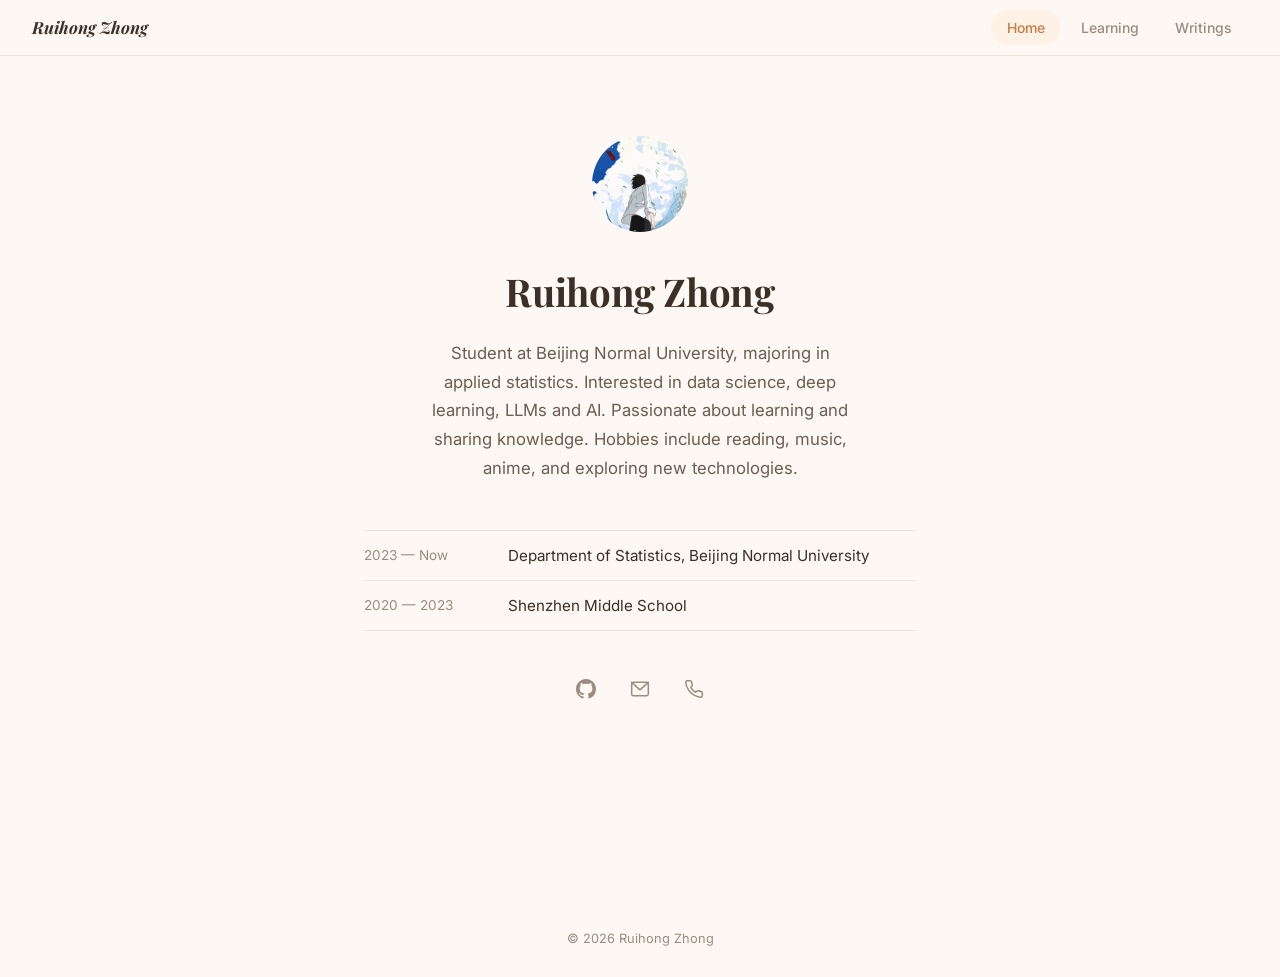
==== index.html @ 0116bf6b "Initial commit" ====
<!DOCTYPE html>
<html lang="en">
<head>
    <meta charset="UTF-8">
    <meta name="viewport" content="width=device-width, initial-scale=1.0">
    <title>Personal Site</title>
    <link rel="preconnect" href="https://fonts.googleapis.com">
    <link rel="preconnect" href="https://fonts.gstatic.com" crossorigin>
    <link href="https://fonts.googleapis.com/css2?family=Playfair+Display:ital,wght@0,500;0,700;1,500&family=Inter:wght@400;500;600&display=swap" rel="stylesheet">
    <link rel="stylesheet" href="css/style.css">
</head>
<body>

    <nav class="navbar">
        <span class="nav-brand"></span>
        <ul class="nav-tabs">
            <li><button class="nav-tab active" data-page="home">Home</button></li>
            <li><button class="nav-tab" data-page="notes">Learning</button></li>
            <li><button class="nav-tab" data-page="writings">Writings</button></li>
        </ul>
    </nav>

    <main class="pages-container">

        <!-- ====== Home ====== -->
        <section class="page active" id="page-home">
            <div class="page-inner">
                <div class="home-avatar">
                    <img id="avatar-img" alt="">
                    <div class="avatar-fallback"></div>
                </div>
                <h1 class="home-name" id="home-name"></h1>
                <p class="home-bio" id="home-bio"></p>
                <div class="home-experience" id="home-experience"></div>
                <div class="home-links" id="home-links"></div>
            </div>
        </section>

        <!-- ====== Learning ====== -->
        <section class="page" id="page-notes">
            <div class="page-inner">
                <h2 class="page-title">Something Interesting</h2>
                <h3 class="shelf-section">Notes</h3>
                <div class="card-grid" id="notes-grid"></div>
                <h3 class="shelf-section">Tutoring</h3>
                <div class="card-grid" id="tutoring-grid"></div>
            </div>
        </section>

        <!-- ====== Writings ====== -->
        <section class="page" id="page-writings">
            <div class="page-inner">
                <h2 class="page-title">Writings</h2>
                <div class="card-grid" id="writings-grid"></div>
            </div>
        </section>

    </main>

    <!-- Password modal -->
    <div class="modal-overlay" id="modal-overlay">
        <div class="modal">
            <h3 class="modal-title">Enter password</h3>
            <p class="modal-label" id="modal-label"></p>
            <input type="password" class="modal-input" id="modal-password" placeholder="Password" autocomplete="off">
            <p class="modal-error" id="modal-error"></p>
            <div class="modal-actions">
                <button class="btn-cancel" id="btn-cancel">Cancel</button>
                <button class="btn-confirm" id="btn-confirm">Download</button>
            </div>
        </div>
    </div>

    <footer class="footer">
        <div class="container"><p></p></div>
    </footer>

    <script src="js/config.js"></script>
    <script src="js/main.js"></script>
</body>
</html>
---- css/style.css ----
/* ===== Variables ===== */
:root {
    --color-bg:        #fdf8f4;
    --color-surface:   #fffaf6;
    --color-text:      #3b2f26;
    --color-text-mid:  #6b5d52;
    --color-text-muted:#9b8c7e;
    --color-accent:    #c87d43;
    --color-accent-dim:#a85f2a;
    --color-border:    #ede4d8;
    --color-tag-bg:    #fef2e7;
    --font-serif:      "Playfair Display", Georgia, "Times New Roman", serif;
    --font-sans:       "Inter", -apple-system, BlinkMacSystemFont, "Segoe UI", Helvetica, Arial, sans-serif;
    --radius:          6px;
    --max-text:        600px;
    --max-grid:        960px;
}

/* ===== Reset ===== */
*, *::before, *::after { margin: 0; padding: 0; box-sizing: border-box; }
html { -webkit-font-smoothing: antialiased; -moz-osx-font-smoothing: grayscale; }
body {
    font-family: var(--font-sans);
    font-size: 15px;
    line-height: 1.65;
    color: var(--color-text);
    background: var(--color-bg);
}
img { max-width: 100%; display: block; }
a { color: var(--color-accent); text-decoration: none; }
a:hover { color: var(--color-accent-dim); }
ul { list-style: none; }
button { font: inherit; cursor: pointer; border: none; background: none; }

/* ===== Navbar ===== */
.navbar {
    position: fixed;
    top: 0; left: 0; right: 0;
    z-index: 100;
    display: flex;
    align-items: center;
    justify-content: space-between;
    padding: 0 32px;
    height: 56px;
    background: rgba(253, 248, 244, 0.82);
    backdrop-filter: blur(10px);
    -webkit-backdrop-filter: blur(10px);
    border-bottom: 1px solid var(--color-border);
}
.nav-brand {
    font-family: var(--font-serif);
    font-size: 1.05rem;
    font-weight: 700;
    font-style: italic;
    color: var(--color-text);
}
.nav-tabs { display: flex; gap: 4px; }
.nav-tab {
    padding: 6px 16px;
    font-size: 0.875rem;
    font-weight: 500;
    color: var(--color-text-muted);
    border-radius: 20px;
    transition: color 0.2s, background 0.2s;
}
.nav-tab:hover { color: var(--color-text); background: rgba(0,0,0,0.03); }
.nav-tab.active { color: var(--color-accent); background: var(--color-tag-bg); }

/* ===== Page container ===== */
.pages-container { padding-top: 56px; }
.page {
    display: none;
    min-height: calc(100vh - 56px);
    animation: pageIn 0.35s ease;
}
.page.active { display: block; }
.page-inner {
    max-width: var(--max-text);
    margin: 0 auto;
    padding: 80px 24px 64px;
}
/* Notes & Writings need more width for card grid */
#page-notes .page-inner,
#page-writings .page-inner {
    max-width: var(--max-grid);
}

@keyframes pageIn {
    from { opacity: 0; transform: translateY(12px); }
    to   { opacity: 1; transform: translateY(0); }
}

/* ===== Home page ===== */
.home-avatar {
    width: 96px;
    height: 96px;
    border-radius: 50%;
    overflow: hidden;
    margin: 0 auto 28px;
    background: var(--color-tag-bg);
}
.home-avatar img { width: 100%; height: 100%; object-fit: cover; }
.avatar-fallback {
    display: none;
    width: 100%; height: 100%;
    align-items: center; justify-content: center;
    font-family: var(--font-serif);
    font-size: 1.6rem;
    font-weight: 700;
    color: var(--color-accent);
}
.home-name {
    font-family: var(--font-serif);
    font-size: 2.4rem;
    font-weight: 700;
    text-align: center;
    letter-spacing: -0.01em;
    margin-bottom: 16px;
}
.home-bio {
    text-align: center;
    color: var(--color-text-mid);
    font-size: 1.05rem;
    max-width: 420px;
    margin: 0 auto 48px;
    line-height: 1.7;
}

/* Experience list */
.home-experience {
    margin-bottom: 40px;
}
.exp-item {
    display: flex;
    gap: 24px;
    padding: 12px 0;
    border-bottom: 1px solid var(--color-border);
}
.exp-item:first-child { border-top: 1px solid var(--color-border); }
.exp-year {
    flex-shrink: 0;
    width: 120px;
    font-size: 0.85rem;
    color: var(--color-text-muted);
    padding-top: 1px;
}
.exp-desc {
    font-size: 0.95rem;
    color: var(--color-text);
}

/* Social links row */
.home-links {
    display: flex;
    justify-content: center;
    gap: 18px;
}
.home-links a {
    display: flex;
    align-items: center;
    justify-content: center;
    width: 36px;
    height: 36px;
    color: var(--color-text-muted);
    transition: color 0.2s;
}
.home-links a:hover { color: var(--color-accent); }

/* Tooltip on phone link */
.link-phone {
    position: relative;
}
.link-phone::after {
    content: attr(data-tooltip);
    position: absolute;
    bottom: calc(100% + 8px);
    left: 50%;
    transform: translateX(-50%);
    padding: 5px 12px;
    font-size: 0.8rem;
    font-weight: 500;
    color: #fff;
    background: var(--color-text);
    border-radius: 4px;
    white-space: nowrap;
    pointer-events: none;
    opacity: 0;
    transition: opacity 0.2s;
}
.link-phone::before {
    content: "";
    position: absolute;
    bottom: calc(100% + 2px);
    left: 50%;
    transform: translateX(-50%);
    border: 5px solid transparent;
    border-top-color: var(--color-text);
    pointer-events: none;
    opacity: 0;
    transition: opacity 0.2s;
}
.link-phone:hover::after,
.link-phone:hover::before {
    opacity: 1;
}

/* ===== Shared: page title & card grid ===== */
.page-title {
    font-family: var(--font-serif);
    font-size: 1.8rem;
    font-weight: 700;
    margin-bottom: 36px;
    text-align: center;
}
.shelf-section {
    font-family: var(--font-serif);
    font-size: 1.15rem;
    font-weight: 700;
    font-style: italic;
    color: var(--color-text-muted);
    margin: 36px 0 16px;
    text-align: center;
}
.shelf-section:first-of-type { margin-top: 0; }
.card-grid {
    display: grid;
    grid-template-columns: repeat(auto-fill, minmax(280px, 1fr));
    gap: 24px;
    max-width: var(--max-grid);
    margin: 0 auto;
}
.card {
    background: var(--color-surface);
    border: 1px solid var(--color-border);
    border-radius: var(--radius);
    overflow: hidden;
    transition: box-shadow 0.25s, transform 0.25s;
}
.card:hover {
    transform: translateY(-3px);
    box-shadow: 0 6px 24px rgba(140, 100, 60, 0.08);
}
.card-preview {
    aspect-ratio: 16 / 10;
    background: var(--color-tag-bg);
    overflow: hidden;
}
.card-preview img { width: 100%; height: 100%; object-fit: cover; }
.card-body { padding: 20px; }
.card-body h3 {
    font-family: var(--font-serif);
    font-size: 1.15rem;
    font-weight: 700;
    margin-bottom: 6px;
}
.card-body p {
    font-size: 0.9rem;
    color: var(--color-text-mid);
    margin-bottom: 14px;
    line-height: 1.55;
}
.card-tags {
    display: flex; flex-wrap: wrap; gap: 6px;
    margin-bottom: 16px;
}
.card-tags span {
    font-size: 0.75rem;
    padding: 3px 10px;
    border-radius: 20px;
    background: var(--color-tag-bg);
    color: var(--color-accent);
    font-weight: 500;
}

/* Download button */
.btn-download {
    display: inline-flex;
    align-items: center;
    gap: 6px;
    padding: 8px 18px;
    font-size: 0.825rem;
    font-weight: 600;
    color: var(--color-accent);
    border: 1.5px solid var(--color-accent);
    border-radius: 20px;
    transition: background 0.2s, color 0.2s;
}
.btn-download:hover { background: var(--color-accent); color: #fff; }
.btn-download::before {
    content: "";
    display: inline-block;
    width: 14px; height: 14px;
    background: currentColor;
    mask: url("data:image/svg+xml,%3Csvg xmlns='http://www.w3.org/2000/svg' viewBox='0 0 24 24' fill='none' stroke='currentColor' stroke-width='2'%3E%3Cpath d='M21 15v4a2 2 0 0 1-2 2H5a2 2 0 0 1-2-2v-4'/%3E%3Cpolyline points='7 10 12 15 17 10'/%3E%3Cline x1='12' y1='15' x2='12' y2='3'/%3E%3C/svg%3E") center / contain no-repeat;
    -webkit-mask: url("data:image/svg+xml,%3Csvg xmlns='http://www.w3.org/2000/svg' viewBox='0 0 24 24' fill='none' stroke='currentColor' stroke-width='2'%3E%3Cpath d='M21 15v4a2 2 0 0 1-2 2H5a2 2 0 0 1-2-2v-4'/%3E%3Cpolyline points='7 10 12 15 17 10'/%3E%3Cline x1='12' y1='15' x2='12' y2='3'/%3E%3C/svg%3E") center / contain no-repeat;
}

/* ===== Password modal ===== */
.modal-overlay {
    display: none;
    position: fixed;
    inset: 0;
    z-index: 200;
    background: rgba(40, 30, 20, 0.45);
    backdrop-filter: blur(4px);
    -webkit-backdrop-filter: blur(4px);
    align-items: center;
    justify-content: center;
}
.modal-overlay.open { display: flex; }

.modal {
    background: var(--color-surface);
    border: 1px solid var(--color-border);
    border-radius: var(--radius);
    padding: 32px;
    width: 360px;
    max-width: 90vw;
    box-shadow: 0 20px 60px rgba(100, 70, 40, 0.12);
    animation: modalIn 0.25s ease;
}
@keyframes modalIn {
    from { opacity: 0; transform: translateY(20px) scale(0.97); }
    to   { opacity: 1; transform: translateY(0) scale(1); }
}
.modal-title {
    font-family: var(--font-serif);
    font-size: 1.25rem;
    font-weight: 700;
    margin-bottom: 4px;
}
.modal-label {
    font-size: 0.85rem;
    color: var(--color-text-muted);
    margin-bottom: 20px;
}
.modal-input {
    width: 100%;
    padding: 10px 14px;
    font-size: 0.95rem;
    border: 1.5px solid var(--color-border);
    border-radius: var(--radius);
    background: var(--color-bg);
    color: var(--color-text);
    outline: none;
    transition: border-color 0.2s;
}
.modal-input:focus { border-color: var(--color-accent); }
.modal-input.wrong { border-color: #c44; }
.modal-error {
    font-size: 0.8rem;
    color: #c44;
    margin-top: 6px;
    min-height: 1.2em;
}
.modal-actions {
    display: flex;
    justify-content: flex-end;
    gap: 10px;
    margin-top: 20px;
}
.btn-cancel {
    padding: 8px 18px;
    font-size: 0.85rem;
    color: var(--color-text-muted);
    border-radius: 20px;
    transition: background 0.2s;
}
.btn-cancel:hover { background: rgba(0,0,0,0.04); }
.btn-confirm {
    padding: 8px 20px;
    font-size: 0.85rem;
    font-weight: 600;
    color: #fff;
    background: var(--color-accent);
    border-radius: 20px;
    transition: background 0.2s;
}
.btn-confirm:hover { background: var(--color-accent-dim); }

/* ===== Footer ===== */
.footer {
    text-align: center;
    padding: 28px 0;
    font-size: 0.8rem;
    color: var(--color-text-muted);
}

/* ===== Responsive ===== */
@media (max-width: 640px) {
    .navbar { padding: 0 16px; }
    .nav-tab { padding: 6px 12px; font-size: 0.8rem; }
    .page-inner { padding: 48px 16px 40px; }
    .home-name { font-size: 1.8rem; }
    .home-bio { font-size: 0.95rem; }
    .exp-item { flex-direction: column; gap: 2px; }
    .exp-year { width: auto; }
    .card-grid { grid-template-columns: 1fr; }
}
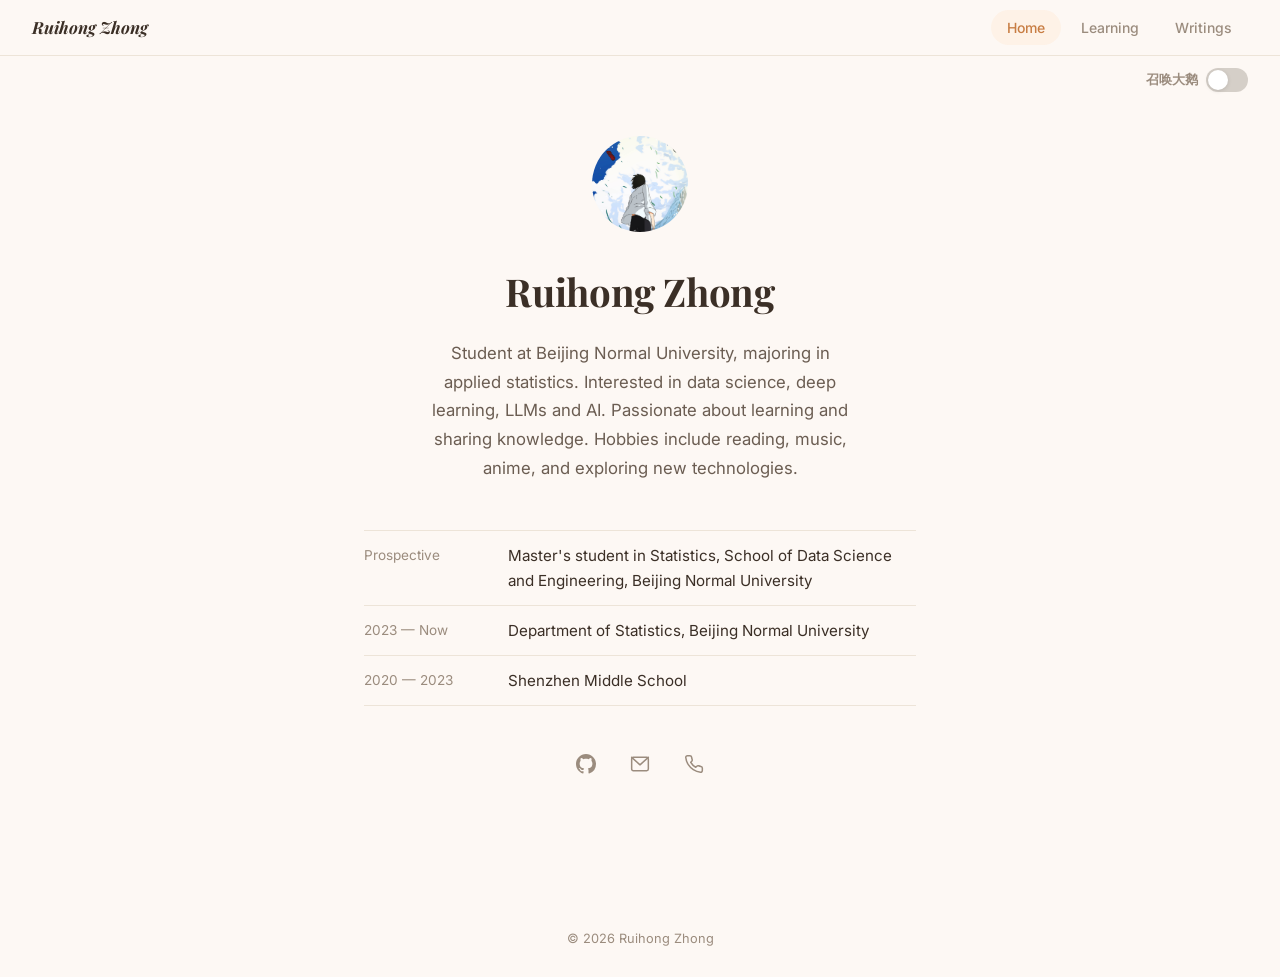
==== commit 3959b5b3: "Publish encrypted PDFs and add goose easter egg PDF downloads are now AES-256 password-protected; th" ====
--- a/index.html
+++ b/index.html
@@ -8,6 +8,7 @@
     <link rel="preconnect" href="https://fonts.gstatic.com" crossorigin>
     <link href="https://fonts.googleapis.com/css2?family=Playfair+Display:ital,wght@0,500;0,700;1,500&family=Inter:wght@400;500;600&display=swap" rel="stylesheet">
     <link rel="stylesheet" href="css/style.css">
+    <link rel="stylesheet" href="css/easter-egg.css">
 </head>
 <body>
 
@@ -57,25 +58,12 @@
 
     </main>
 
-    <!-- Password modal -->
-    <div class="modal-overlay" id="modal-overlay">
-        <div class="modal">
-            <h3 class="modal-title">Enter password</h3>
-            <p class="modal-label" id="modal-label"></p>
-            <input type="password" class="modal-input" id="modal-password" placeholder="Password" autocomplete="off">
-            <p class="modal-error" id="modal-error"></p>
-            <div class="modal-actions">
-                <button class="btn-cancel" id="btn-cancel">Cancel</button>
-                <button class="btn-confirm" id="btn-confirm">Download</button>
-            </div>
-        </div>
-    </div>
-
     <footer class="footer">
         <div class="container"><p></p></div>
     </footer>
 
     <script src="js/config.js"></script>
     <script src="js/main.js"></script>
+    <script src="js/easter-egg.js"></script>
 </body>
 </html>
--- a/css/style.css
+++ b/css/style.css
@@ -295,88 +295,6 @@
     -webkit-mask: url("data:image/svg+xml,%3Csvg xmlns='http://www.w3.org/2000/svg' viewBox='0 0 24 24' fill='none' stroke='currentColor' stroke-width='2'%3E%3Cpath d='M21 15v4a2 2 0 0 1-2 2H5a2 2 0 0 1-2-2v-4'/%3E%3Cpolyline points='7 10 12 15 17 10'/%3E%3Cline x1='12' y1='15' x2='12' y2='3'/%3E%3C/svg%3E") center / contain no-repeat;
 }
 
-/* ===== Password modal ===== */
-.modal-overlay {
-    display: none;
-    position: fixed;
-    inset: 0;
-    z-index: 200;
-    background: rgba(40, 30, 20, 0.45);
-    backdrop-filter: blur(4px);
-    -webkit-backdrop-filter: blur(4px);
-    align-items: center;
-    justify-content: center;
-}
-.modal-overlay.open { display: flex; }
-
-.modal {
-    background: var(--color-surface);
-    border: 1px solid var(--color-border);
-    border-radius: var(--radius);
-    padding: 32px;
-    width: 360px;
-    max-width: 90vw;
-    box-shadow: 0 20px 60px rgba(100, 70, 40, 0.12);
-    animation: modalIn 0.25s ease;
-}
-@keyframes modalIn {
-    from { opacity: 0; transform: translateY(20px) scale(0.97); }
-    to   { opacity: 1; transform: translateY(0) scale(1); }
-}
-.modal-title {
-    font-family: var(--font-serif);
-    font-size: 1.25rem;
-    font-weight: 700;
-    margin-bottom: 4px;
-}
-.modal-label {
-    font-size: 0.85rem;
-    color: var(--color-text-muted);
-    margin-bottom: 20px;
-}
-.modal-input {
-    width: 100%;
-    padding: 10px 14px;
-    font-size: 0.95rem;
-    border: 1.5px solid var(--color-border);
-    border-radius: var(--radius);
-    background: var(--color-bg);
-    color: var(--color-text);
-    outline: none;
-    transition: border-color 0.2s;
-}
-.modal-input:focus { border-color: var(--color-accent); }
-.modal-input.wrong { border-color: #c44; }
-.modal-error {
-    font-size: 0.8rem;
-    color: #c44;
-    margin-top: 6px;
-    min-height: 1.2em;
-}
-.modal-actions {
-    display: flex;
-    justify-content: flex-end;
-    gap: 10px;
-    margin-top: 20px;
-}
-.btn-cancel {
-    padding: 8px 18px;
-    font-size: 0.85rem;
-    color: var(--color-text-muted);
-    border-radius: 20px;
-    transition: background 0.2s;
-}
-.btn-cancel:hover { background: rgba(0,0,0,0.04); }
-.btn-confirm {
-    padding: 8px 20px;
-    font-size: 0.85rem;
-    font-weight: 600;
-    color: #fff;
-    background: var(--color-accent);
-    border-radius: 20px;
-    transition: background 0.2s;
-}
-.btn-confirm:hover { background: var(--color-accent-dim); }
 
 /* ===== Footer ===== */
 .footer {
--- a/css/easter-egg.css
+++ b/css/easter-egg.css
@@ -0,0 +1,331 @@
+/* ===== Easter Egg: Goose & Glove ===== */
+
+/* --- Goose --- */
+.goose {
+    position: fixed;
+    z-index: 150;
+    pointer-events: none;
+    transform: translate(-50%, -50%) scaleX(var(--facing, 1));
+    will-change: left, top;
+    display: none;
+}
+.goose.active {
+    display: block;
+    animation: gooseEnter 0.5s cubic-bezier(0.34, 1.56, 0.64, 1);
+}
+
+@keyframes gooseEnter {
+    from { transform: translate(-50%, -50%) scaleX(var(--facing, 1)) scale(0); opacity: 0; }
+    to   { transform: translate(-50%, -50%) scaleX(var(--facing, 1)) scale(1); opacity: 1; }
+}
+
+.goose-sprite {
+    font-size: 52px;
+    line-height: 1;
+    display: block;
+    filter: drop-shadow(2px 4px 6px rgba(0,0,0,0.15));
+    transition: filter 0.3s;
+}
+
+.goose-shadow {
+    position: absolute;
+    bottom: -2px;
+    left: 50%;
+    transform: translateX(-50%);
+    width: 34px;
+    height: 7px;
+    background: rgba(0,0,0,0.07);
+    border-radius: 50%;
+    transition: width 0.3s, height 0.3s, opacity 0.3s;
+}
+
+/* --- State animations --- */
+.goose.walking .goose-sprite {
+    animation: waddle 0.5s ease-in-out infinite;
+}
+.goose.idle .goose-sprite {
+    animation: idleBreathe 2.4s ease-in-out infinite;
+}
+.goose.alert .goose-sprite {
+    animation: alertWaddle 0.28s ease-in-out infinite;
+    filter: drop-shadow(2px 4px 8px rgba(190,85,35,0.22)) brightness(1.06);
+}
+.goose.caught .goose-sprite {
+    animation: struggle 0.1s ease-in-out infinite;
+    filter: drop-shadow(2px 4px 8px rgba(0,0,0,0.22)) brightness(1.08);
+}
+.goose.caught .goose-shadow {
+    opacity: 0.4;
+    width: 26px;
+    height: 5px;
+}
+.goose.fleeing .goose-sprite {
+    animation: fleeWaddle 0.2s ease-in-out infinite;
+    filter: drop-shadow(3px 5px 8px rgba(0,0,0,0.18));
+}
+
+@keyframes waddle {
+    0%, 100% { transform: translateY(0) rotate(0deg); }
+    25%      { transform: translateY(-7px) rotate(-4deg); }
+    75%      { transform: translateY(-7px) rotate(4deg); }
+}
+
+@keyframes idleBreathe {
+    0%, 100% { transform: translateY(0) scale(1); }
+    30%      { transform: translateY(-3px) scale(1.03); }
+    60%      { transform: translateY(0) scale(1); }
+    85%      { transform: translateY(-1px) scale(1.01); }
+}
+
+@keyframes alertWaddle {
+    0%, 100% { transform: translateY(0) rotate(-4deg); }
+    25%      { transform: translateY(-9px) rotate(-7deg); }
+    50%      { transform: translateY(-4px) rotate(-1deg); }
+    75%      { transform: translateY(-9px) rotate(-6deg); }
+}
+
+@keyframes struggle {
+    0%, 100% { transform: translate(0, 0) rotate(0deg); }
+    25%      { transform: translate(3px, -3px) rotate(7deg); }
+    50%      { transform: translate(-3px, 2px) rotate(-5deg); }
+    75%      { transform: translate(-1px, -1px) rotate(9deg); }
+}
+
+@keyframes fleeWaddle {
+    0%, 100% { transform: translateY(0) rotate(-7deg); }
+    50%      { transform: translateY(-10px) rotate(-3deg); }
+}
+
+/* Final catch fade-out */
+.goose.fading-out .goose-sprite {
+    animation: gooseVanish 1.2s ease-in forwards;
+    pointer-events: none;
+}
+.goose.fading-out .goose-shadow {
+    opacity: 0;
+    transition: opacity 0.6s;
+}
+@keyframes gooseVanish {
+    0%   { transform: scale(1) rotate(0deg); opacity: 1; filter: drop-shadow(2px 4px 6px rgba(0,0,0,0.15)); }
+    30%  { transform: scale(1.3) rotate(-15deg); opacity: 0.8; filter: drop-shadow(2px 4px 8px rgba(0,0,0,0.2)) brightness(1.3); }
+    60%  { transform: scale(0.6) rotate(30deg); opacity: 0.4; filter: drop-shadow(2px 4px 4px rgba(0,0,0,0.1)) brightness(2); }
+    100% { transform: scale(0) rotate(60deg); opacity: 0; filter: drop-shadow(0 0 0 transparent) brightness(3); }
+}
+
+/* --- Speech bubble --- */
+.goose-speech {
+    position: absolute;
+    top: -50px;
+    left: 50%;
+    transform: translateX(-50%) scaleX(var(--fix, 1)) scale(0);
+    background: #fff;
+    border: 2px solid #3b2f26;
+    border-radius: 12px;
+    padding: 5px 14px;
+    font-family: var(--font-sans, "Inter", sans-serif);
+    font-size: 14px;
+    font-weight: 700;
+    color: #3b2f26;
+    white-space: nowrap;
+    opacity: 0;
+    transition: transform 0.25s cubic-bezier(0.34, 1.56, 0.64, 1), opacity 0.2s;
+    pointer-events: none;
+}
+.goose-speech::after {
+    content: "";
+    position: absolute;
+    bottom: -7px;
+    left: 50%;
+    transform: translateX(-50%);
+    border: 7px solid transparent;
+    border-top-color: #3b2f26;
+}
+.goose-speech.show {
+    transform: translateX(-50%) scaleX(var(--fix, 1)) scale(1);
+    opacity: 1;
+}
+
+/* --- Cursor glove --- */
+.cursor-glove {
+    position: fixed;
+    z-index: 999;
+    font-size: 34px;
+    line-height: 1;
+    pointer-events: none;
+    opacity: 0;
+    transition: opacity 0.18s;
+    filter: drop-shadow(1px 3px 5px rgba(0,0,0,0.35));
+    will-change: left, top;
+}
+.cursor-glove.visible {
+    animation: glovePulse 0.7s ease-in-out infinite;
+}
+@keyframes glovePulse {
+    0%, 100% { transform: scale(1); }
+    50%      { transform: scale(1.2); }
+}
+
+/* --- Summoned glove (double-click) --- */
+.glove {
+    position: fixed;
+    z-index: 155;
+    font-size: 38px;
+    line-height: 1;
+    pointer-events: none;
+    transform: translate(-50%, -50%);
+    filter: drop-shadow(2px 4px 8px rgba(0,0,0,0.2));
+    animation: glovePop 0.35s cubic-bezier(0.34, 1.56, 0.64, 1);
+    will-change: left, top;
+}
+.glove.fading {
+    opacity: 0;
+    transition: opacity 0.4s;
+}
+.glove.grabbing {
+    animation: gloveGrab 0.25s ease-out forwards;
+    filter: drop-shadow(2px 4px 12px rgba(0,0,0,0.3));
+}
+.glove.releasing {
+    animation: gloveRelease 0.35s ease-in forwards;
+}
+
+@keyframes glovePop {
+    from { transform: translate(-50%, -50%) scale(0) rotate(-40deg); opacity: 0; }
+    to   { transform: translate(-50%, -50%) scale(1) rotate(0deg);    opacity: 1; }
+}
+@keyframes gloveGrab {
+    0%   { transform: translate(-50%, -50%) scale(1); }
+    40%  { transform: translate(-50%, -50%) scale(1.4); }
+    100% { transform: translate(-50%, -50%) scale(1.12); }
+}
+@keyframes gloveRelease {
+    to { transform: translate(-50%, -50%) scale(0) rotate(40deg); opacity: 0; }
+}
+
+/* --- Feather particles --- */
+.feathers-container {
+    position: fixed;
+    inset: 0;
+    z-index: 160;
+    pointer-events: none;
+}
+.feather {
+    position: absolute;
+    width: 12px;
+    height: 16px;
+    background: #faf7f2;
+    border: 1px solid #e6ded2;
+    border-radius: 60% 15% 60% 25%;
+    animation: featherBurst 0.6s ease-out forwards;
+}
+@keyframes featherBurst {
+    0% {
+        transform: translate(0, 0) rotate(0deg) scale(0.5);
+        opacity: 0.85;
+    }
+    100% {
+        transform: translate(var(--dx), var(--dy)) rotate(var(--rot)) scale(0.15);
+        opacity: 0;
+    }
+}
+
+/* ================================================================
+   TOGGLE SWITCH (top-right corner)
+   ================================================================ */
+.goose-toggle {
+    position: fixed;
+    top: 68px;
+    right: 32px;
+    z-index: 180;
+    display: flex;
+    align-items: center;
+    gap: 8px;
+    cursor: pointer;
+    user-select: none;
+    -webkit-user-select: none;
+}
+
+.goose-toggle-label {
+    font-family: var(--font-sans, "Inter", sans-serif);
+    font-size: 0.8rem;
+    font-weight: 600;
+    color: var(--color-text-muted);
+    transition: color 0.25s, font-size 0.25s, transform 0.25s;
+}
+.goose-toggle-label.stage-1 {
+    color: var(--color-accent);
+    font-size: 0.92rem;
+}
+.goose-toggle-label.stage-2 {
+    color: #d4472a;
+    font-size: 1.05rem;
+    animation: labelShake 0.45s ease;
+}
+@keyframes labelShake {
+    0%, 100% { transform: rotate(0); }
+    15%      { transform: rotate(-10deg); }
+    35%      { transform: rotate(10deg); }
+    55%      { transform: rotate(-6deg); }
+    75%      { transform: rotate(6deg); }
+}
+
+.goose-toggle-switch {
+    width: 42px;
+    height: 24px;
+    background: #d5cfc8;
+    border-radius: 12px;
+    position: relative;
+    transition: background 0.35s;
+    flex-shrink: 0;
+}
+.goose-toggle-thumb {
+    position: absolute;
+    top: 2px;
+    left: 2px;
+    width: 20px;
+    height: 20px;
+    background: #fff;
+    border-radius: 50%;
+    box-shadow: 0 1px 4px rgba(0,0,0,0.12);
+    transition: transform 0.35s cubic-bezier(0.34, 1.56, 0.64, 1);
+}
+.goose-toggle.active .goose-toggle-switch {
+    background: var(--color-accent);
+}
+.goose-toggle.active .goose-toggle-thumb {
+    transform: translateX(18px);
+}
+.goose-toggle.active .goose-toggle-label {
+    color: var(--color-accent);
+}
+
+.goose-toggle-toast {
+    position: absolute;
+    top: 100%;
+    right: 0;
+    margin-top: 8px;
+    background: #3b2f26;
+    color: #fff;
+    padding: 5px 14px;
+    border-radius: 8px;
+    font-family: var(--font-sans, "Inter", sans-serif);
+    font-size: 0.78rem;
+    font-weight: 600;
+    white-space: nowrap;
+    pointer-events: none;
+    opacity: 0;
+    transform: translateY(8px) scale(0.85);
+    transition: all 0.35s cubic-bezier(0.34, 1.56, 0.64, 1);
+}
+.goose-toggle-toast::after {
+    content: "";
+    position: absolute;
+    top: -6px;
+    right: 14px;
+    border: 6px solid transparent;
+    border-bottom-color: #3b2f26;
+}
+.goose-toggle-toast.show {
+    opacity: 1;
+    transform: translateY(0) scale(1);
+}
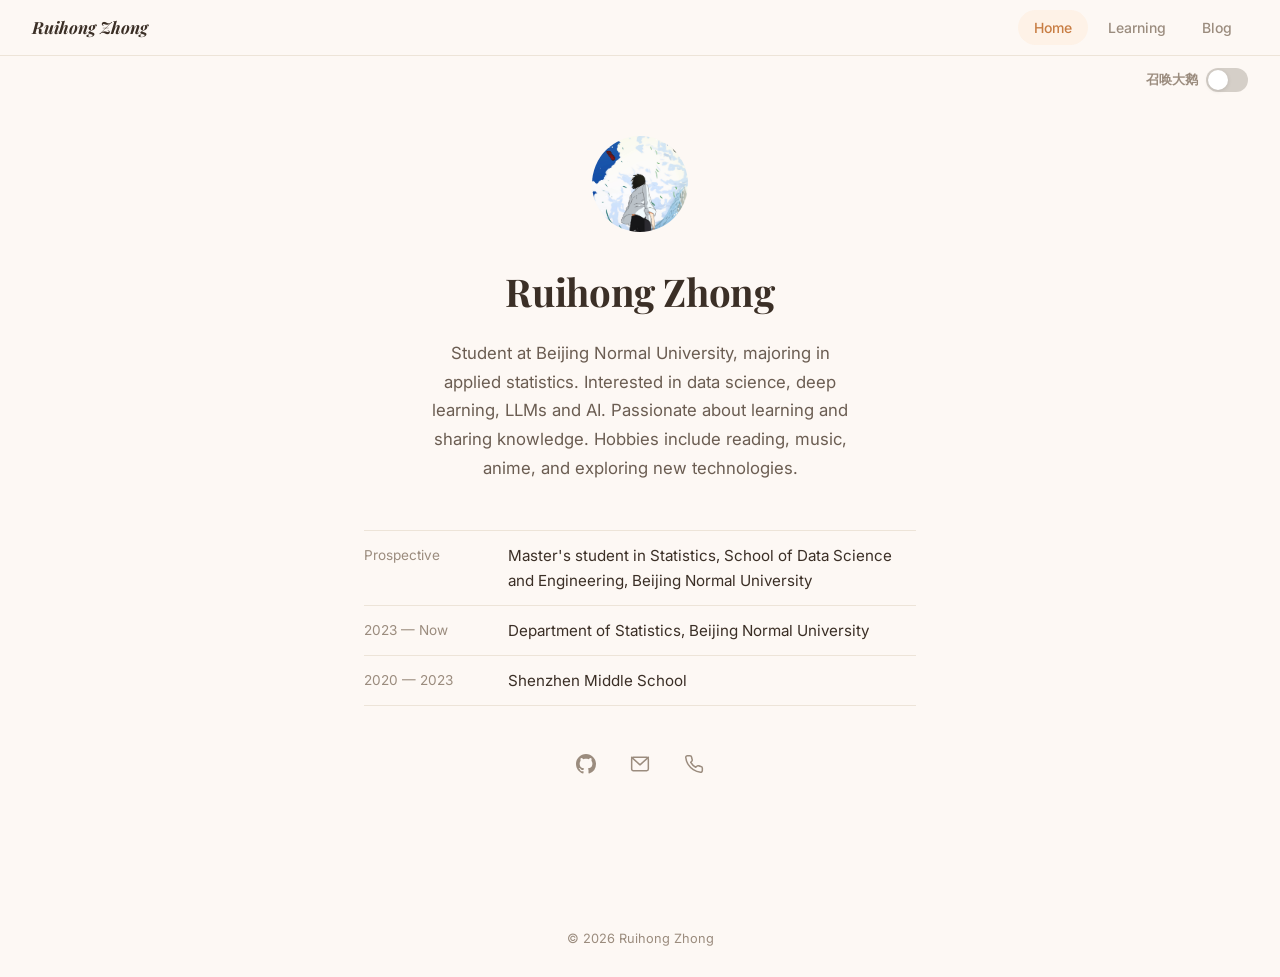
==== commit 8dd2c59f: "Turn Writings into a sortable Blog list Rename the section to Blog, replace the card grid with one r" ====
--- a/index.html
+++ b/index.html
@@ -17,7 +17,7 @@
         <ul class="nav-tabs">
             <li><button class="nav-tab active" data-page="home">Home</button></li>
             <li><button class="nav-tab" data-page="notes">Learning</button></li>
-            <li><button class="nav-tab" data-page="writings">Writings</button></li>
+            <li><button class="nav-tab" data-page="blog">Blog</button></li>
         </ul>
     </nav>
 
@@ -48,11 +48,18 @@
             </div>
         </section>
 
-        <!-- ====== Writings ====== -->
-        <section class="page" id="page-writings">
+        <!-- ====== Blog ====== -->
+        <section class="page" id="page-blog">
             <div class="page-inner">
-                <h2 class="page-title">Writings</h2>
-                <div class="card-grid" id="writings-grid"></div>
+                <h2 class="page-title">Blog</h2>
+                <div class="blog-toolbar">
+                    <label for="blog-sort">Sort by date</label>
+                    <select id="blog-sort">
+                        <option value="desc">Newest first</option>
+                        <option value="asc">Oldest first</option>
+                    </select>
+                </div>
+                <div class="blog-list" id="blog-list"></div>
             </div>
         </section>
 
--- a/css/style.css
+++ b/css/style.css
@@ -79,9 +79,9 @@
     margin: 0 auto;
     padding: 80px 24px 64px;
 }
-/* Notes & Writings need more width for card grid */
+/* Notes & Blog need a wider layout */
 #page-notes .page-inner,
-#page-writings .page-inner {
+#page-blog .page-inner {
     max-width: var(--max-grid);
 }
 
@@ -272,6 +272,65 @@
     font-weight: 500;
 }
 
+/* ===== Blog list ===== */
+.blog-toolbar {
+    display: flex;
+    justify-content: flex-end;
+    align-items: center;
+    gap: 10px;
+    max-width: var(--max-grid);
+    margin: -12px auto 20px;
+}
+.blog-toolbar label {
+    font-size: 0.8rem;
+    color: var(--color-text-muted);
+}
+.blog-toolbar select {
+    padding: 7px 32px 7px 14px;
+    font: inherit;
+    font-size: 0.82rem;
+    color: var(--color-text);
+    background: var(--color-surface);
+    border: 1px solid var(--color-border);
+    border-radius: 20px;
+    cursor: pointer;
+    outline: none;
+}
+.blog-toolbar select:focus { border-color: var(--color-accent); }
+
+.blog-list {
+    max-width: var(--max-grid);
+    margin: 0 auto;
+}
+.blog-row {
+    display: grid;
+    grid-template-columns: 110px minmax(0, 1fr) auto;
+    gap: 24px;
+    align-items: center;
+    padding: 22px 8px;
+    border-bottom: 1px solid var(--color-border);
+}
+.blog-row:first-child { border-top: 1px solid var(--color-border); }
+.blog-date {
+    font-size: 0.85rem;
+    color: var(--color-text-muted);
+    font-variant-numeric: tabular-nums;
+}
+.blog-body h3 {
+    font-family: var(--font-serif);
+    font-size: 1.15rem;
+    font-weight: 700;
+    margin-bottom: 4px;
+}
+.blog-body p {
+    font-size: 0.9rem;
+    color: var(--color-text-mid);
+    line-height: 1.55;
+    margin-bottom: 10px;
+}
+.blog-body .card-tags { margin-bottom: 0; }
+.blog-row .btn-download { justify-self: end; white-space: nowrap; }
+
 /* Download button */
 .btn-download {
     display: inline-flex;
@@ -314,4 +373,6 @@
     .exp-item { flex-direction: column; gap: 2px; }
     .exp-year { width: auto; }
     .card-grid { grid-template-columns: 1fr; }
-}
+    .blog-row { grid-template-columns: 1fr; gap: 6px; padding: 18px 4px; }
+    .blog-row .btn-download { justify-self: start; margin-top: 6px; }
+}
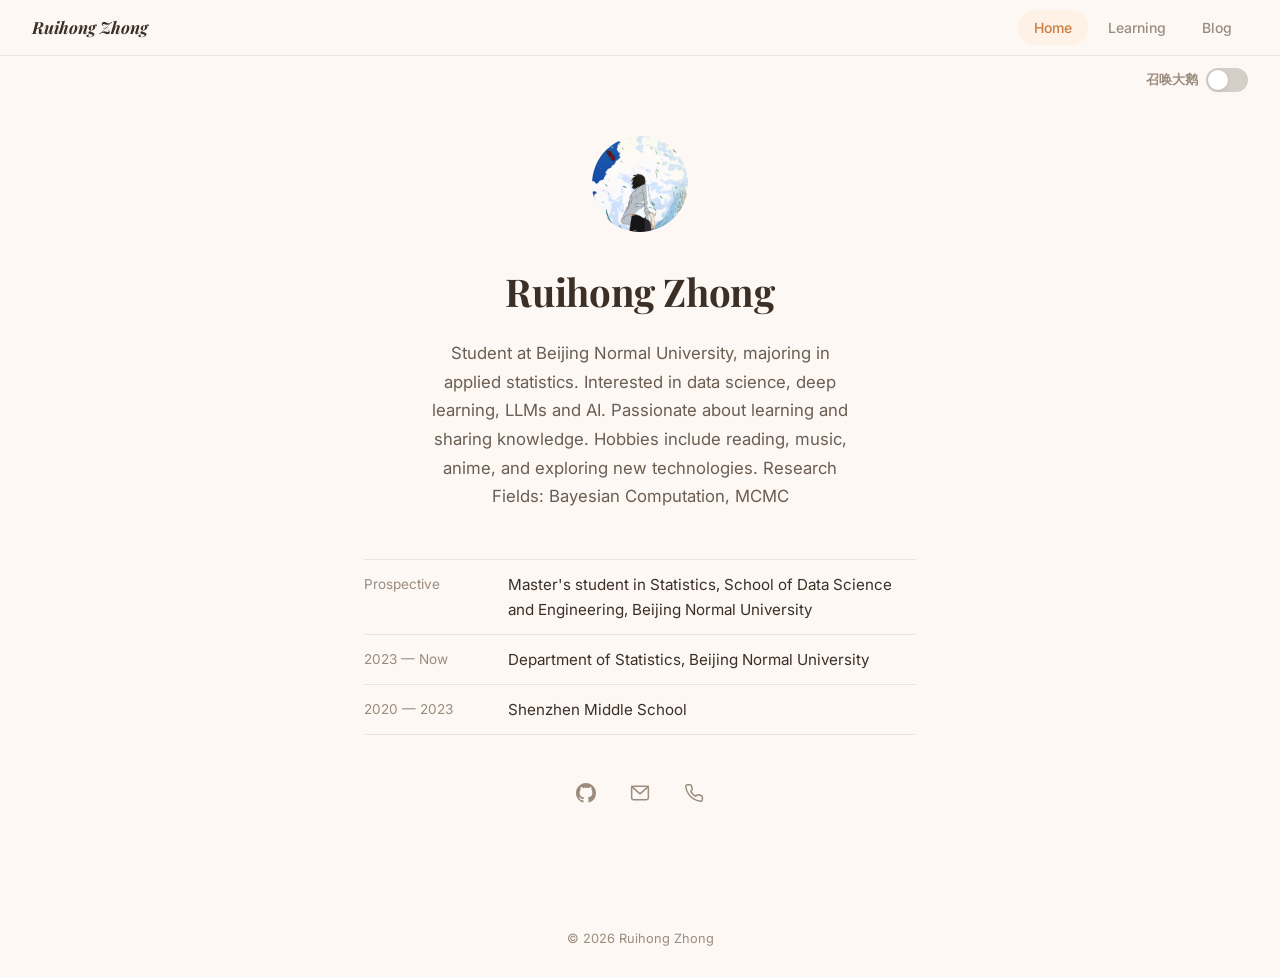
==== commit 1320fdb6: "Generate blog pages from Markdown and link posts with View Blog posts now live as blog/*.md with YAM" ====
--- a/index.html
+++ b/index.html
@@ -69,6 +69,7 @@
         <div class="container"><p></p></div>
     </footer>
 
+    <script src="blog/posts.js"></script>
     <script src="js/config.js"></script>
     <script src="js/main.js"></script>
     <script src="js/easter-egg.js"></script>
--- a/css/style.css
+++ b/css/style.css
@@ -330,6 +330,12 @@
 }
 .blog-body .card-tags { margin-bottom: 0; }
 .blog-row .btn-download { justify-self: end; white-space: nowrap; }
+.blog-empty {
+    text-align: center;
+    color: var(--color-text-muted);
+    font-size: 0.92rem;
+    padding: 48px 0;
+}
 
 /* Download button */
 .btn-download {
@@ -352,6 +358,10 @@
     background: currentColor;
     mask: url("data:image/svg+xml,%3Csvg xmlns='http://www.w3.org/2000/svg' viewBox='0 0 24 24' fill='none' stroke='currentColor' stroke-width='2'%3E%3Cpath d='M21 15v4a2 2 0 0 1-2 2H5a2 2 0 0 1-2-2v-4'/%3E%3Cpolyline points='7 10 12 15 17 10'/%3E%3Cline x1='12' y1='15' x2='12' y2='3'/%3E%3C/svg%3E") center / contain no-repeat;
     -webkit-mask: url("data:image/svg+xml,%3Csvg xmlns='http://www.w3.org/2000/svg' viewBox='0 0 24 24' fill='none' stroke='currentColor' stroke-width='2'%3E%3Cpath d='M21 15v4a2 2 0 0 1-2 2H5a2 2 0 0 1-2-2v-4'/%3E%3Cpolyline points='7 10 12 15 17 10'/%3E%3Cline x1='12' y1='15' x2='12' y2='3'/%3E%3C/svg%3E") center / contain no-repeat;
+}
+.btn-view::before {
+    mask: url("data:image/svg+xml,%3Csvg xmlns='http://www.w3.org/2000/svg' viewBox='0 0 24 24' fill='none' stroke='currentColor' stroke-width='2'%3E%3Cpath d='M18 13v6a2 2 0 0 1-2 2H5a2 2 0 0 1-2-2V8a2 2 0 0 1 2-2h6'/%3E%3Cpolyline points='15 3 21 3 21 9'/%3E%3Cline x1='10' y1='14' x2='21' y2='3'/%3E%3C/svg%3E") center / contain no-repeat;
+    -webkit-mask: url("data:image/svg+xml,%3Csvg xmlns='http://www.w3.org/2000/svg' viewBox='0 0 24 24' fill='none' stroke='currentColor' stroke-width='2'%3E%3Cpath d='M18 13v6a2 2 0 0 1-2 2H5a2 2 0 0 1-2-2V8a2 2 0 0 1 2-2h6'/%3E%3Cpolyline points='15 3 21 3 21 9'/%3E%3Cline x1='10' y1='14' x2='21' y2='3'/%3E%3C/svg%3E") center / contain no-repeat;
 }
 
 
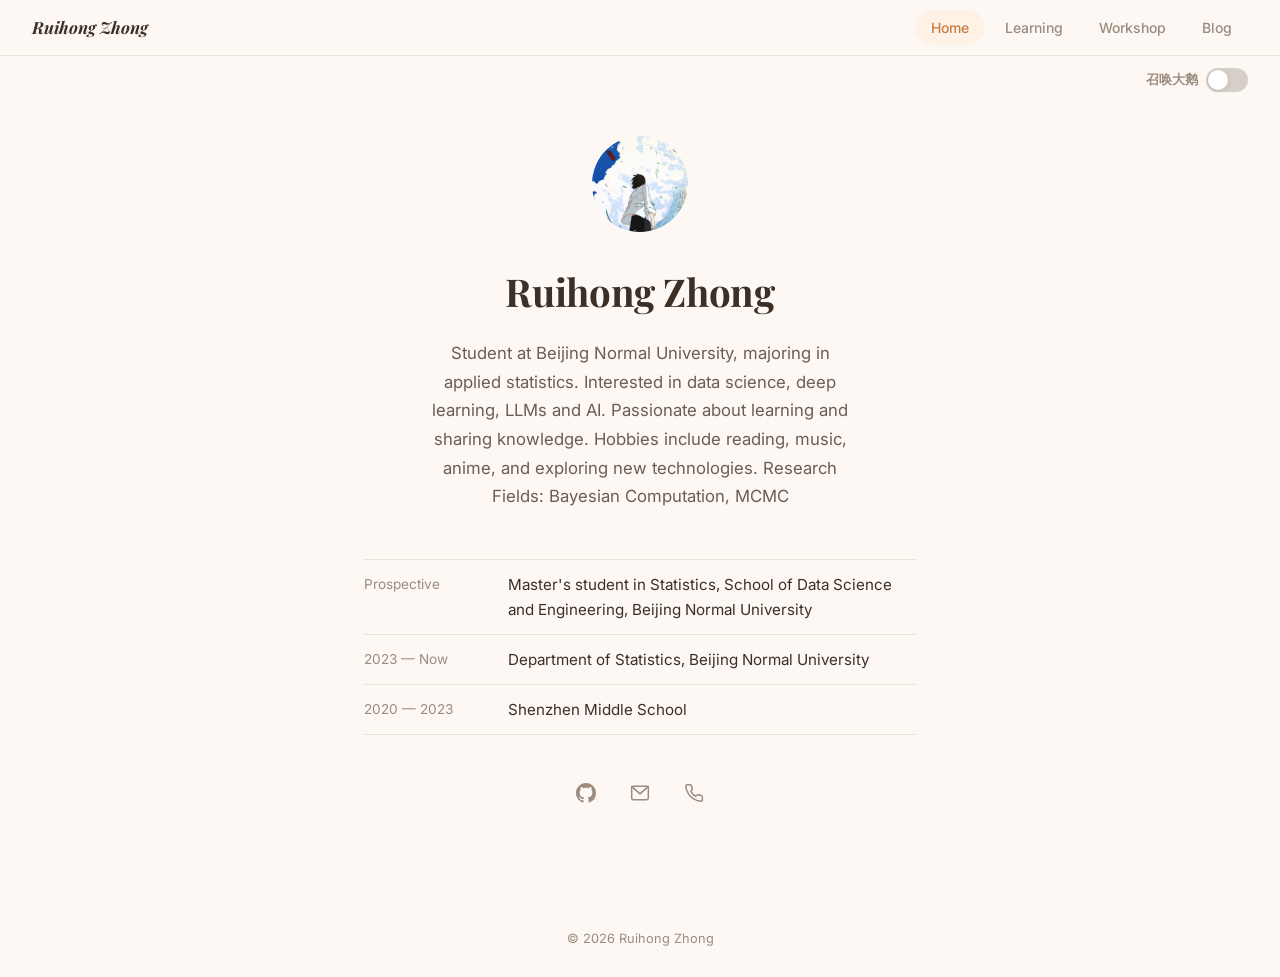
==== commit 1f9f8b7e: "Publish read-only SQL workbench and local project download The online page is an in-browser evaluati" ====
--- a/index.html
+++ b/index.html
@@ -17,6 +17,7 @@
         <ul class="nav-tabs">
             <li><button class="nav-tab active" data-page="home">Home</button></li>
             <li><button class="nav-tab" data-page="notes">Learning</button></li>
+            <li><button class="nav-tab" data-page="work">Workshop</button></li>
             <li><button class="nav-tab" data-page="blog">Blog</button></li>
         </ul>
     </nav>
@@ -48,6 +49,15 @@
             </div>
         </section>
 
+        <!-- ====== Workshop ====== -->
+        <section class="page" id="page-work">
+            <div class="page-inner">
+                <h2 class="page-title">The Workshop</h2>
+                <p class="page-intro">Selected projects I've built and can walk through end to end. Every number is traceable to a file or a rerun.</p>
+                <div class="card-grid" id="work-grid"></div>
+            </div>
+        </section>
+
         <!-- ====== Blog ====== -->
         <section class="page" id="page-blog">
             <div class="page-inner">
--- a/css/style.css
+++ b/css/style.css
@@ -81,6 +81,7 @@
 }
 /* Notes & Blog need a wider layout */
 #page-notes .page-inner,
+#page-work .page-inner,
 #page-blog .page-inner {
     max-width: var(--max-grid);
 }
@@ -212,6 +213,14 @@
     margin-bottom: 36px;
     text-align: center;
 }
+.page-intro {
+    max-width: 640px;
+    margin: 0 auto 32px;
+    text-align: center;
+    font-size: 0.95rem;
+    line-height: 1.65;
+    color: var(--color-text-muted);
+}
 .shelf-section {
     font-family: var(--font-serif);
     font-size: 1.15rem;
@@ -258,6 +267,16 @@
     color: var(--color-text-mid);
     margin-bottom: 14px;
     line-height: 1.55;
+}
+.card-status {
+    display: inline-block;
+    font-size: 0.7rem;
+    letter-spacing: 0.02em;
+    padding: 3px 9px;
+    margin-bottom: 10px;
+    border: 1px solid var(--color-accent);
+    border-radius: 20px;
+    color: var(--color-accent);
 }
 .card-tags {
     display: flex; flex-wrap: wrap; gap: 6px;
@@ -337,6 +356,25 @@
     padding: 48px 0;
 }
 
+/* Card actions: primary lab button + secondary PDF link */
+.card-actions {
+    display: flex;
+    align-items: center;
+    flex-wrap: wrap;
+    gap: 16px;
+}
+.card-secondary {
+    font-size: 0.8rem;
+    color: var(--color-text-muted);
+    border-bottom: 1px solid transparent;
+    padding-bottom: 1px;
+    transition: color 0.2s, border-color 0.2s;
+}
+.card-secondary:hover {
+    color: var(--color-accent);
+    border-bottom-color: var(--color-accent);
+}
+
 /* Download button */
 .btn-download {
     display: inline-flex;
@@ -360,8 +398,8 @@
     -webkit-mask: url("data:image/svg+xml,%3Csvg xmlns='http://www.w3.org/2000/svg' viewBox='0 0 24 24' fill='none' stroke='currentColor' stroke-width='2'%3E%3Cpath d='M21 15v4a2 2 0 0 1-2 2H5a2 2 0 0 1-2-2v-4'/%3E%3Cpolyline points='7 10 12 15 17 10'/%3E%3Cline x1='12' y1='15' x2='12' y2='3'/%3E%3C/svg%3E") center / contain no-repeat;
 }
 .btn-view::before {
-    mask: url("data:image/svg+xml,%3Csvg xmlns='http://www.w3.org/2000/svg' viewBox='0 0 24 24' fill='none' stroke='currentColor' stroke-width='2'%3E%3Cpath d='M18 13v6a2 2 0 0 1-2 2H5a2 2 0 0 1-2-2V8a2 2 0 0 1 2-2h6'/%3E%3Cpolyline points='15 3 21 3 21 9'/%3E%3Cline x1='10' y1='14' x2='21' y2='3'/%3E%3C/svg%3E") center / contain no-repeat;
-    -webkit-mask: url("data:image/svg+xml,%3Csvg xmlns='http://www.w3.org/2000/svg' viewBox='0 0 24 24' fill='none' stroke='currentColor' stroke-width='2'%3E%3Cpath d='M18 13v6a2 2 0 0 1-2 2H5a2 2 0 0 1-2-2V8a2 2 0 0 1 2-2h6'/%3E%3Cpolyline points='15 3 21 3 21 9'/%3E%3Cline x1='10' y1='14' x2='21' y2='3'/%3E%3C/svg%3E") center / contain no-repeat;
+    mask: url("data:image/svg+xml,%3Csvg xmlns='http://www.w3.org/2000/svg' viewBox='0 0 24 24' fill='none' stroke='black' stroke-width='2' stroke-linecap='round' stroke-linejoin='round'%3E%3Cpath d='M1 12s4-8 11-8 11 8 11 8-4 8-11 8-11-8-11-8z'/%3E%3Ccircle cx='12' cy='12' r='3'/%3E%3C/svg%3E") center / contain no-repeat;
+    -webkit-mask: url("data:image/svg+xml,%3Csvg xmlns='http://www.w3.org/2000/svg' viewBox='0 0 24 24' fill='none' stroke='black' stroke-width='2' stroke-linecap='round' stroke-linejoin='round'%3E%3Cpath d='M1 12s4-8 11-8 11 8 11 8-4 8-11 8-11-8-11-8z'/%3E%3Ccircle cx='12' cy='12' r='3'/%3E%3C/svg%3E") center / contain no-repeat;
 }
 
 
@@ -375,8 +413,10 @@
 
 /* ===== Responsive ===== */
 @media (max-width: 640px) {
-    .navbar { padding: 0 16px; }
-    .nav-tab { padding: 6px 12px; font-size: 0.8rem; }
+    .navbar { padding: 0 10px; }
+    .nav-brand { font-size: 0.95rem; white-space: nowrap; flex-shrink: 0; }
+    .nav-tabs { flex-shrink: 0; }
+    .nav-tab { padding: 6px 9px; font-size: 0.78rem; }
     .page-inner { padding: 48px 16px 40px; }
     .home-name { font-size: 1.8rem; }
     .home-bio { font-size: 0.95rem; }
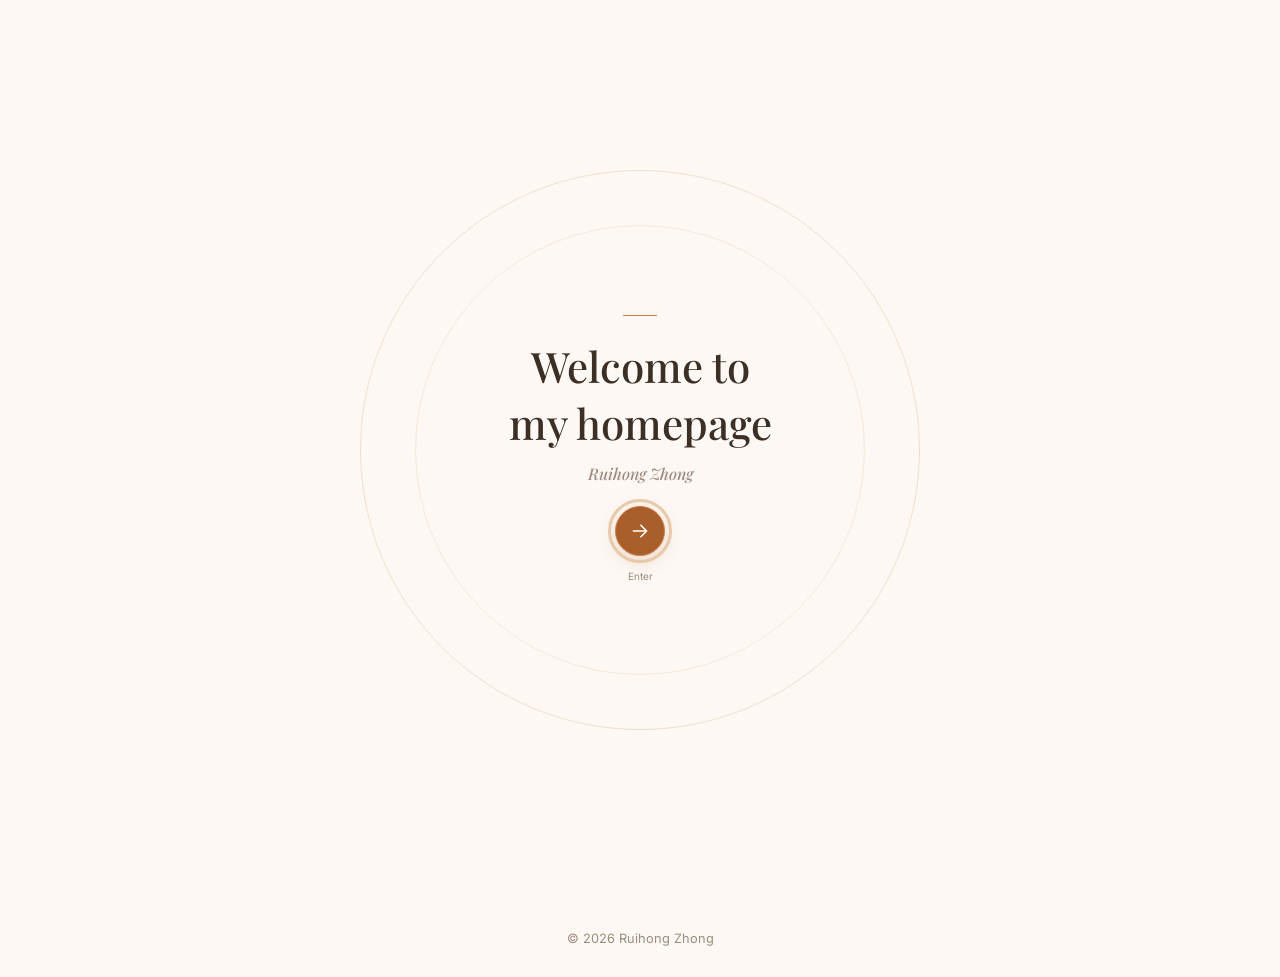
==== commit 92af9798: "Publish homepage welcome and study details with blog updates Apply the approved centered homepage re" ====
--- a/index.html
+++ b/index.html
@@ -11,6 +11,17 @@
     <link rel="stylesheet" href="css/easter-egg.css">
 </head>
 <body>
+    <div class="welcome" id="welcome" role="dialog" aria-modal="true" aria-labelledby="welcome-title" hidden>
+        <div class="welcome-card">
+            <div class="welcome-mark" aria-hidden="true"></div>
+            <h2 id="welcome-title">Welcome to<br>my homepage</h2>
+            <p class="welcome-name">Ruihong Zhong</p>
+            <button class="enter-button" id="enter-home" type="button" aria-label="Enter homepage" title="Enter homepage">
+                <svg viewBox="0 0 24 24" fill="none" stroke="currentColor" stroke-width="1.8" stroke-linecap="round" stroke-linejoin="round" aria-hidden="true"><path d="M4 12h15M13 5l7 7-7 7"/></svg>
+            </button>
+            <p class="welcome-hint">Enter</p>
+        </div>
+    </div>
 
     <nav class="navbar">
         <span class="nav-brand"></span>
@@ -33,6 +44,7 @@
                 </div>
                 <h1 class="home-name" id="home-name"></h1>
                 <p class="home-bio" id="home-bio"></p>
+                <div class="research-line" id="home-research" aria-label="Research fields"></div>
                 <div class="home-experience" id="home-experience"></div>
                 <div class="home-links" id="home-links"></div>
             </div>
--- a/css/style.css
+++ b/css/style.css
@@ -403,6 +403,45 @@
 }
 
 
+/* ===== Homepage welcome and study details ===== */
+.home-bio { margin-bottom: 30px; max-width: 500px; }
+.research-line { display: flex; align-items: center; justify-content: center; flex-wrap: wrap; gap: 8px; margin: -13px auto 32px; }
+.research-line:empty { display: none; }
+.research-label { margin-right: 2px; color: var(--color-text-muted); font: italic 500 .94rem var(--font-serif); }
+.research-tag { padding: 4px 10px; border: 1px solid #f1dfcd; border-radius: 20px; color: var(--color-accent-dim); background: var(--color-tag-bg); font-size: .75rem; font-weight: 500; }
+.school-link { color: inherit; text-decoration: underline; text-decoration-color: #dfc7b1; text-underline-offset: 3px; transition: color .2s, text-decoration-color .2s; }
+.school-link:hover { color: var(--color-accent-dim); text-decoration-color: var(--color-accent); }
+.prospective { margin-bottom: 4px; border: 1px solid var(--color-border); border-radius: 7px; background: var(--color-surface); }
+.prospective summary { display: flex; align-items: center; justify-content: space-between; gap: 16px; padding: 16px 18px; border-radius: 6px; color: var(--color-text); cursor: pointer; list-style: none; transition: background .22s ease, color .22s ease; }
+.prospective summary::-webkit-details-marker { display: none; }
+.prospective summary:hover, .prospective summary:focus-visible { color: var(--color-accent-dim); background: var(--color-tag-bg); }
+.prospective summary:focus-visible { outline: 3px solid #e8c9aa; outline-offset: 3px; }
+.prospective-title { font: italic 500 1rem var(--font-serif); }
+.prospective-icon { position: relative; flex: 0 0 30px; width: 30px; height: 30px; border: 1px solid #e8d1bb; border-radius: 50%; color: var(--color-accent-dim); transition: background .22s ease, border-color .22s ease, color .22s ease; }
+.prospective-icon::before, .prospective-icon::after { position: absolute; top: 50%; left: 50%; width: 11px; height: 1px; background: currentColor; content: ""; transform: translate(-50%, -50%); transition: transform .22s ease; }
+.prospective-icon::after { transform: translate(-50%, -50%) rotate(90deg); }
+.prospective summary:hover .prospective-icon, .prospective summary:focus-visible .prospective-icon { border-color: var(--color-accent); color: white; background: var(--color-accent); }
+.prospective[open] .prospective-icon::after { transform: translate(-50%, -50%) rotate(0deg); }
+.prospective-detail { padding: 0 18px 16px; color: var(--color-text-mid); font-size: .9rem; }
+.prospective-detail p { margin: 0; padding-top: 12px; border-top: 1px solid var(--color-border); }
+.welcome[hidden] { display: none; }
+.welcome { position: fixed; z-index: 1000; inset: 0; display: grid; place-items: center; padding: 24px; background: var(--color-bg); opacity: 1; visibility: visible; transition: opacity .7s ease, visibility .7s ease; }
+.welcome::before, .welcome::after { position: absolute; top: 50%; left: 50%; width: min(75vw, 560px); aspect-ratio: 1; border: 1px solid #f0dfce; border-radius: 50%; content: ""; transform: translate(-50%,-50%); pointer-events: none; }
+.welcome::after { width: min(62vw, 450px); border-color: #f5e9dd; }
+.welcome-card { position: relative; z-index: 1; padding: 54px 36px; text-align: center; }
+.welcome-mark { width: 34px; height: 1px; margin: 0 auto 22px; background: var(--color-accent); }
+.welcome h2 { margin: 0; font: 500 clamp(28px, 5vw, 42px)/1.35 var(--font-serif); }
+.welcome-name { margin: 12px 0 24px; color: var(--color-text-muted); font: italic 500 16px var(--font-serif); }
+.enter-button { display: inline-grid; width: 50px; height: 50px; place-items: center; border: 1px solid var(--color-accent); border-radius: 50%; color: #fff; background: var(--color-accent); transition: background .2s, transform .2s, box-shadow .2s; }
+.enter-button:hover, .enter-button:focus-visible { transform: translateY(-2px); background: var(--color-accent-dim); box-shadow: 0 5px 18px rgba(168,95,42,.22); }
+.enter-button:focus-visible { outline: 3px solid #e8c9aa; outline-offset: 4px; }
+.enter-button svg { width: 20px; height: 20px; }
+.welcome-hint { margin: 10px 0 0; color: var(--color-text-muted); font-size: 10px; }
+.welcome.is-leaving { opacity: 0; visibility: hidden; pointer-events: none; }
+@media (prefers-reduced-motion: reduce) {
+    .welcome, .prospective summary, .prospective-icon, .prospective-icon::before, .prospective-icon::after { transition: none; }
+}
+
 /* ===== Footer ===== */
 .footer {
     text-align: center;
